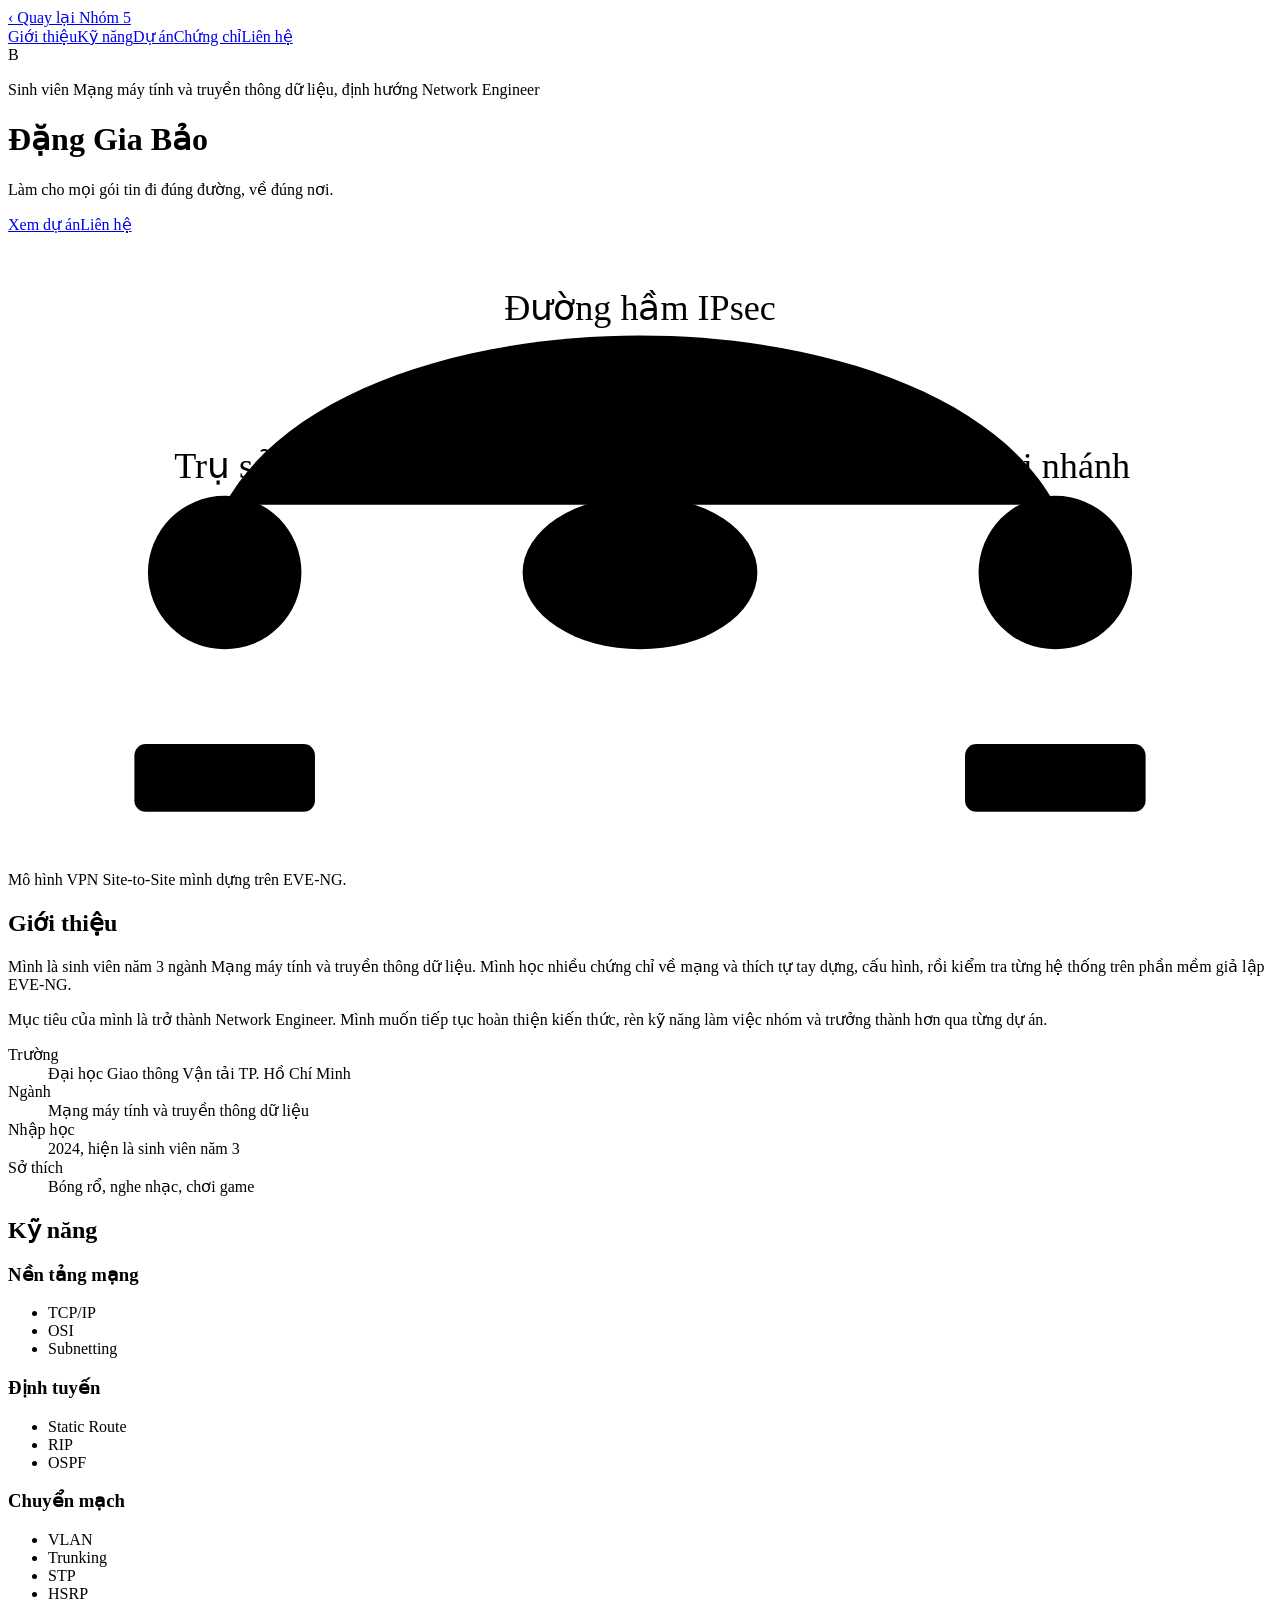
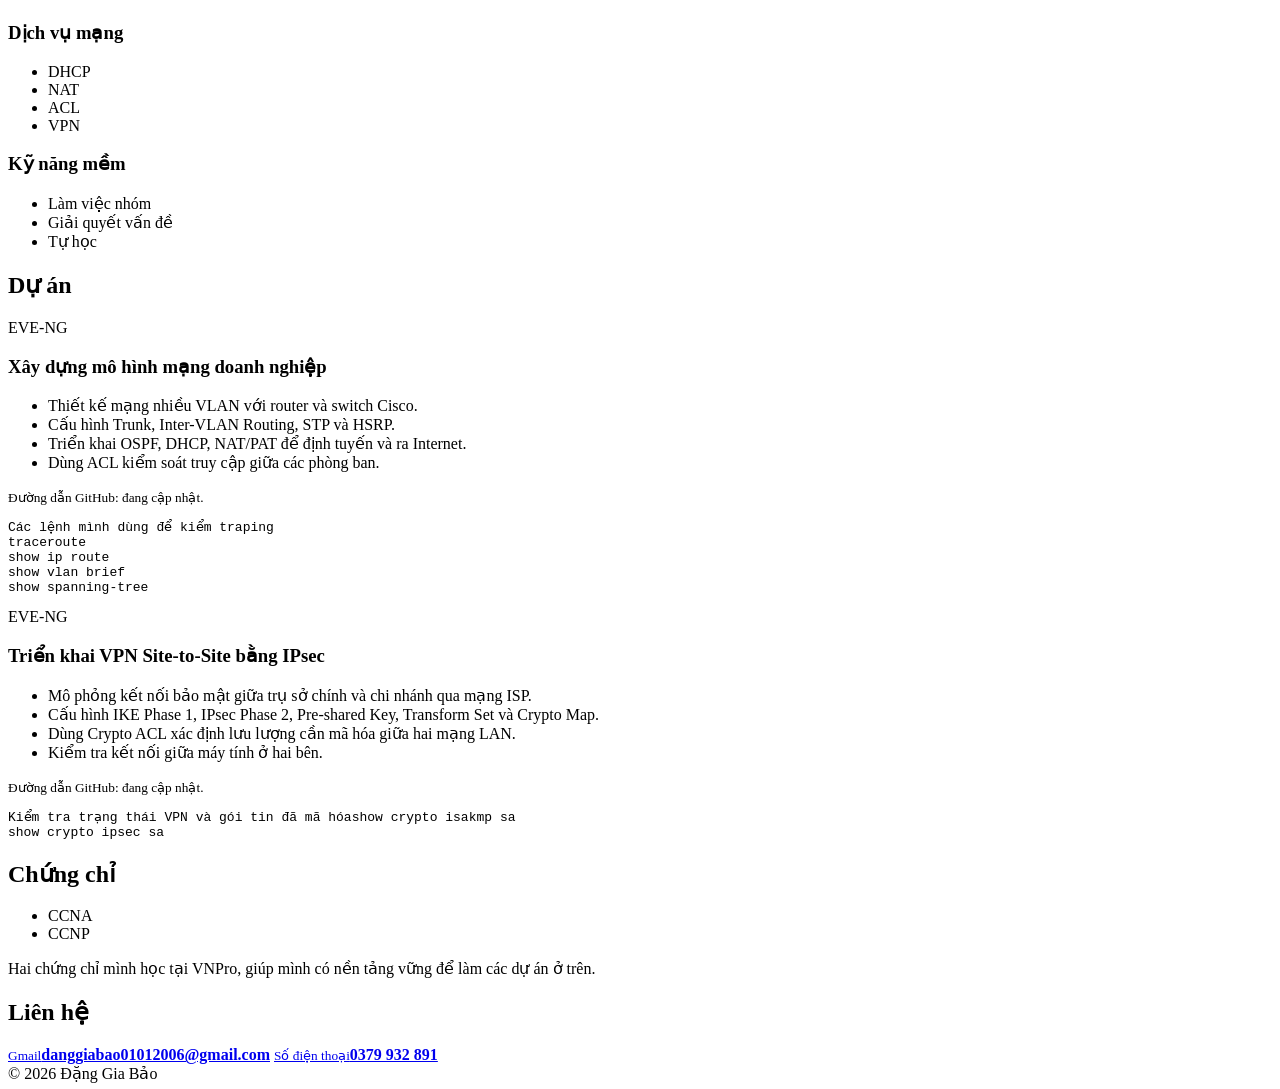
==== members/bao.html @ 74856052 "Add files via upload" ====
<!DOCTYPE html>
<html lang="vi">
<head>
<meta charset="utf-8">
<meta name="viewport" content="width=device-width, initial-scale=1">
<title>Đặng Gia Bảo – Sinh viên Mạng máy tính, định hướng Network Engineer</title>
<meta name="description" content="Portfolio của Đặng Gia Bảo, sinh viên Mạng máy tính và truyền thông dữ liệu, định hướng Network Engineer.">
<link rel="preconnect" href="https://fonts.googleapis.com">
<link rel="preconnect" href="https://fonts.gstatic.com" crossorigin>
<link href="https://fonts.googleapis.com/css2?family=Bricolage+Grotesque:wght@500;700;800&family=IBM+Plex+Mono:wght@400;500&family=IBM+Plex+Sans:wght@400;500;600&display=swap" rel="stylesheet">
<link rel="stylesheet" href="../assets/bao.css">
</head>
<body>
<header class="top">
  <div class="wrap">
    <a class="back" href="../index.html">‹ Quay lại Nhóm 5</a>
    <nav aria-label="Điều hướng chính">
      <a href="#gioi-thieu">Giới thiệu</a><a href="#ky-nang">Kỹ năng</a><a href="#du-an">Dự án</a><a href="#chung-chi">Chứng chỉ</a><a href="#lien-he">Liên hệ</a>
    </nav>
  </div>
</header>

<main>
  <div class="hero">
    <div class="wrap">
      <div>
        <div class="who">
          <!-- Ảnh: bỏ file assets/bao.jpg vào repo. Chưa có ảnh thì hiện chữ B -->
          <span class="avatar" style="position:relative"><span>B</span><img src="../assets/bao.jpg" alt="Ảnh chân dung Đặng Gia Bảo" onerror="this.remove()" style="position:absolute;width:72px;height:72px"></span>
          <p class="role">Sinh viên Mạng máy tính và truyền thông dữ liệu, định hướng Network Engineer</p>
        </div>
        <h1>Đặng Gia Bảo</h1>
        <p class="lead">Làm cho mọi gói tin đi đúng đường, về đúng nơi.</p>
        <div class="btns"><a class="btn main" href="#du-an">Xem dự án</a><a class="btn alt" href="#lien-he">Liên hệ</a></div>
      </div>
      <figure class="topo" style="margin:0">
        <svg viewBox="0 0 560 280" role="img" aria-label="Sơ đồ VPN Site-to-Site: trụ sở và chi nhánh nối với nhau qua mạng ISP bằng đường hầm IPsec">
          <path class="tun" d="M96 120 C 150 20, 410 20, 464 120"/>
          <text class="tl" x="280" y="38" text-anchor="middle">Đường hầm IPsec</text>
          <path class="cable" d="M130 150 H 230 M330 150 H 430"/>
          <circle class="node" cx="96" cy="150" r="34"/><text x="96" y="155" text-anchor="middle">R1</text>
          <ellipse class="node" cx="280" cy="150" rx="52" ry="34"/><text x="280" y="155" text-anchor="middle">ISP</text>
          <circle class="node" cx="464" cy="150" r="34"/><text x="464" y="155" text-anchor="middle">R2</text>
          <path class="cable" d="M96 184 V 226 M464 184 V 226"/>
          <rect class="node" x="56" y="226" width="80" height="30" rx="5"/><text x="96" y="246" text-anchor="middle">LAN HQ</text>
          <rect class="node" x="424" y="226" width="80" height="30" rx="5"/><text x="464" y="246" text-anchor="middle">LAN CN</text>
          <text class="sub" x="96" y="108" text-anchor="middle">Trụ sở</text>
          <text class="sub" x="464" y="108" text-anchor="middle">Chi nhánh</text>
        </svg>
        <figcaption>Mô hình VPN Site-to-Site mình dựng trên EVE-NG.</figcaption>
      </figure>
    </div>
  </div>

  <section id="gioi-thieu">
    <div class="wrap cols">
      <div>
        <h2>Giới thiệu</h2>
        <p>Mình là sinh viên năm 3 ngành Mạng máy tính và truyền thông dữ liệu. Mình học nhiều chứng chỉ về mạng và thích tự tay dựng, cấu hình, rồi kiểm tra từng hệ thống trên phần mềm giả lập EVE-NG.</p>
        <p>Mục tiêu của mình là trở thành Network Engineer. Mình muốn tiếp tục hoàn thiện kiến thức, rèn kỹ năng làm việc nhóm và trưởng thành hơn qua từng dự án.</p>
      </div>
      <dl class="facts">
        <div><dt>Trường</dt><dd>Đại học Giao thông Vận tải TP. Hồ Chí Minh</dd></div>
        <div><dt>Ngành</dt><dd>Mạng máy tính và truyền thông dữ liệu</dd></div>
        <div><dt>Nhập học</dt><dd>2024, hiện là sinh viên năm 3</dd></div>
        <div><dt>Sở thích</dt><dd>Bóng rổ, nghe nhạc, chơi game</dd></div>
      </dl>
    </div>
  </section>

  <section id="ky-nang">
    <div class="wrap">
      <h2>Kỹ năng</h2>
      <div class="stack">
        <div class="layer"><h3>Nền tảng mạng</h3><ul class="chips"><li>TCP/IP</li><li>OSI</li><li>Subnetting</li></ul></div>
        <div class="layer"><h3>Định tuyến</h3><ul class="chips"><li>Static Route</li><li>RIP</li><li>OSPF</li></ul></div>
        <div class="layer"><h3>Chuyển mạch</h3><ul class="chips"><li>VLAN</li><li>Trunking</li><li>STP</li><li>HSRP</li></ul></div>
        <div class="layer"><h3>Dịch vụ mạng</h3><ul class="chips"><li>DHCP</li><li>NAT</li><li>ACL</li><li>VPN</li></ul></div>
        <div class="layer"><h3>Kỹ năng mềm</h3><ul class="chips"><li>Làm việc nhóm</li><li>Giải quyết vấn đề</li><li>Tự học</li></ul></div>
      </div>
    </div>
  </section>

  <section id="du-an">
    <div class="wrap">
      <h2>Dự án</h2>
      <article class="proj">
        <div>
          <span class="tool">EVE-NG</span>
          <h3>Xây dựng mô hình mạng doanh nghiệp</h3>
          <ul>
            <li>Thiết kế mạng nhiều VLAN với router và switch Cisco.</li>
            <li>Cấu hình Trunk, Inter-VLAN Routing, STP và HSRP.</li>
            <li>Triển khai OSPF, DHCP, NAT/PAT để định tuyến và ra Internet.</li>
            <li>Dùng ACL kiểm soát truy cập giữa các phòng ban.</li>
          </ul>
          <small>Đường dẫn GitHub: đang cập nhật.</small>
        </div>
        <pre class="cli" aria-label="Các lệnh kiểm tra"><code><span class="cap">Các lệnh mình dùng để kiểm tra</span>ping
traceroute
show ip route
show vlan brief
show spanning-tree</code></pre>
      </article>
      <article class="proj">
        <div>
          <span class="tool">EVE-NG</span>
          <h3>Triển khai VPN Site-to-Site bằng IPsec</h3>
          <ul>
            <li>Mô phỏng kết nối bảo mật giữa trụ sở chính và chi nhánh qua mạng ISP.</li>
            <li>Cấu hình IKE Phase 1, IPsec Phase 2, Pre-shared Key, Transform Set và Crypto Map.</li>
            <li>Dùng Crypto ACL xác định lưu lượng cần mã hóa giữa hai mạng LAN.</li>
            <li>Kiểm tra kết nối giữa máy tính ở hai bên.</li>
          </ul>
          <small>Đường dẫn GitHub: đang cập nhật.</small>
        </div>
        <pre class="cli" aria-label="Các lệnh kiểm tra"><code><span class="cap">Kiểm tra trạng thái VPN và gói tin đã mã hóa</span>show crypto isakmp sa
show crypto ipsec sa</code></pre>
      </article>
    </div>
  </section>

  <section id="chung-chi">
    <div class="wrap">
      <h2>Chứng chỉ</h2>
      <ul class="certs"><li>CCNA</li><li>CCNP</li></ul>
      <p class="more">Hai chứng chỉ mình học tại VNPro, giúp mình có nền tảng vững để làm các dự án ở trên.</p>
    </div>
  </section>

  <section id="lien-he">
    <div class="wrap">
      <h2>Liên hệ</h2>
      <div class="reach">
        <a class="rc" href="mailto:danggiabao01012006@gmail.com"><small>Gmail</small><b>danggiabao01012006@gmail.com</b></a>
        <a class="rc" href="tel:0379932891"><small>Số điện thoại</small><b>0379 932 891</b></a>
      </div>
    </div>
  </section>
</main>

<footer><div class="wrap">© 2026 Đặng Gia Bảo</div></footer>
</body>
</html>
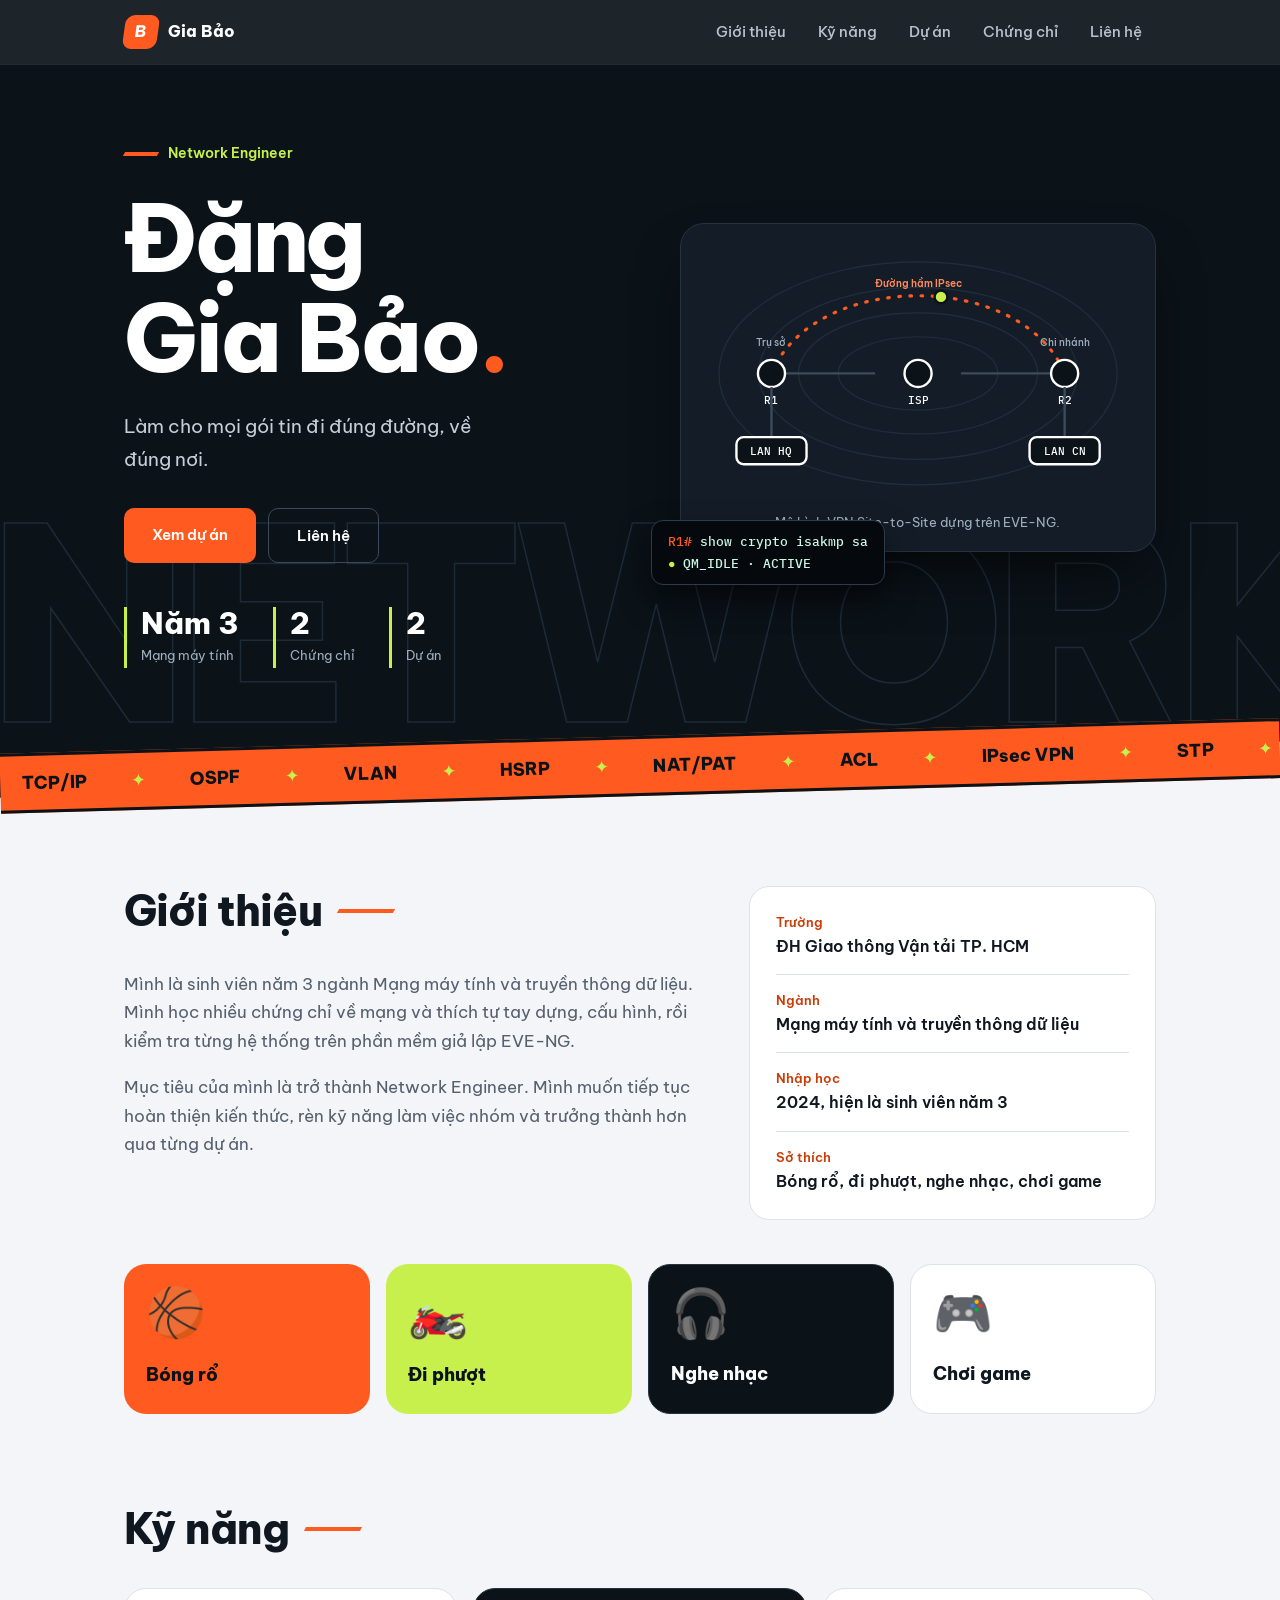
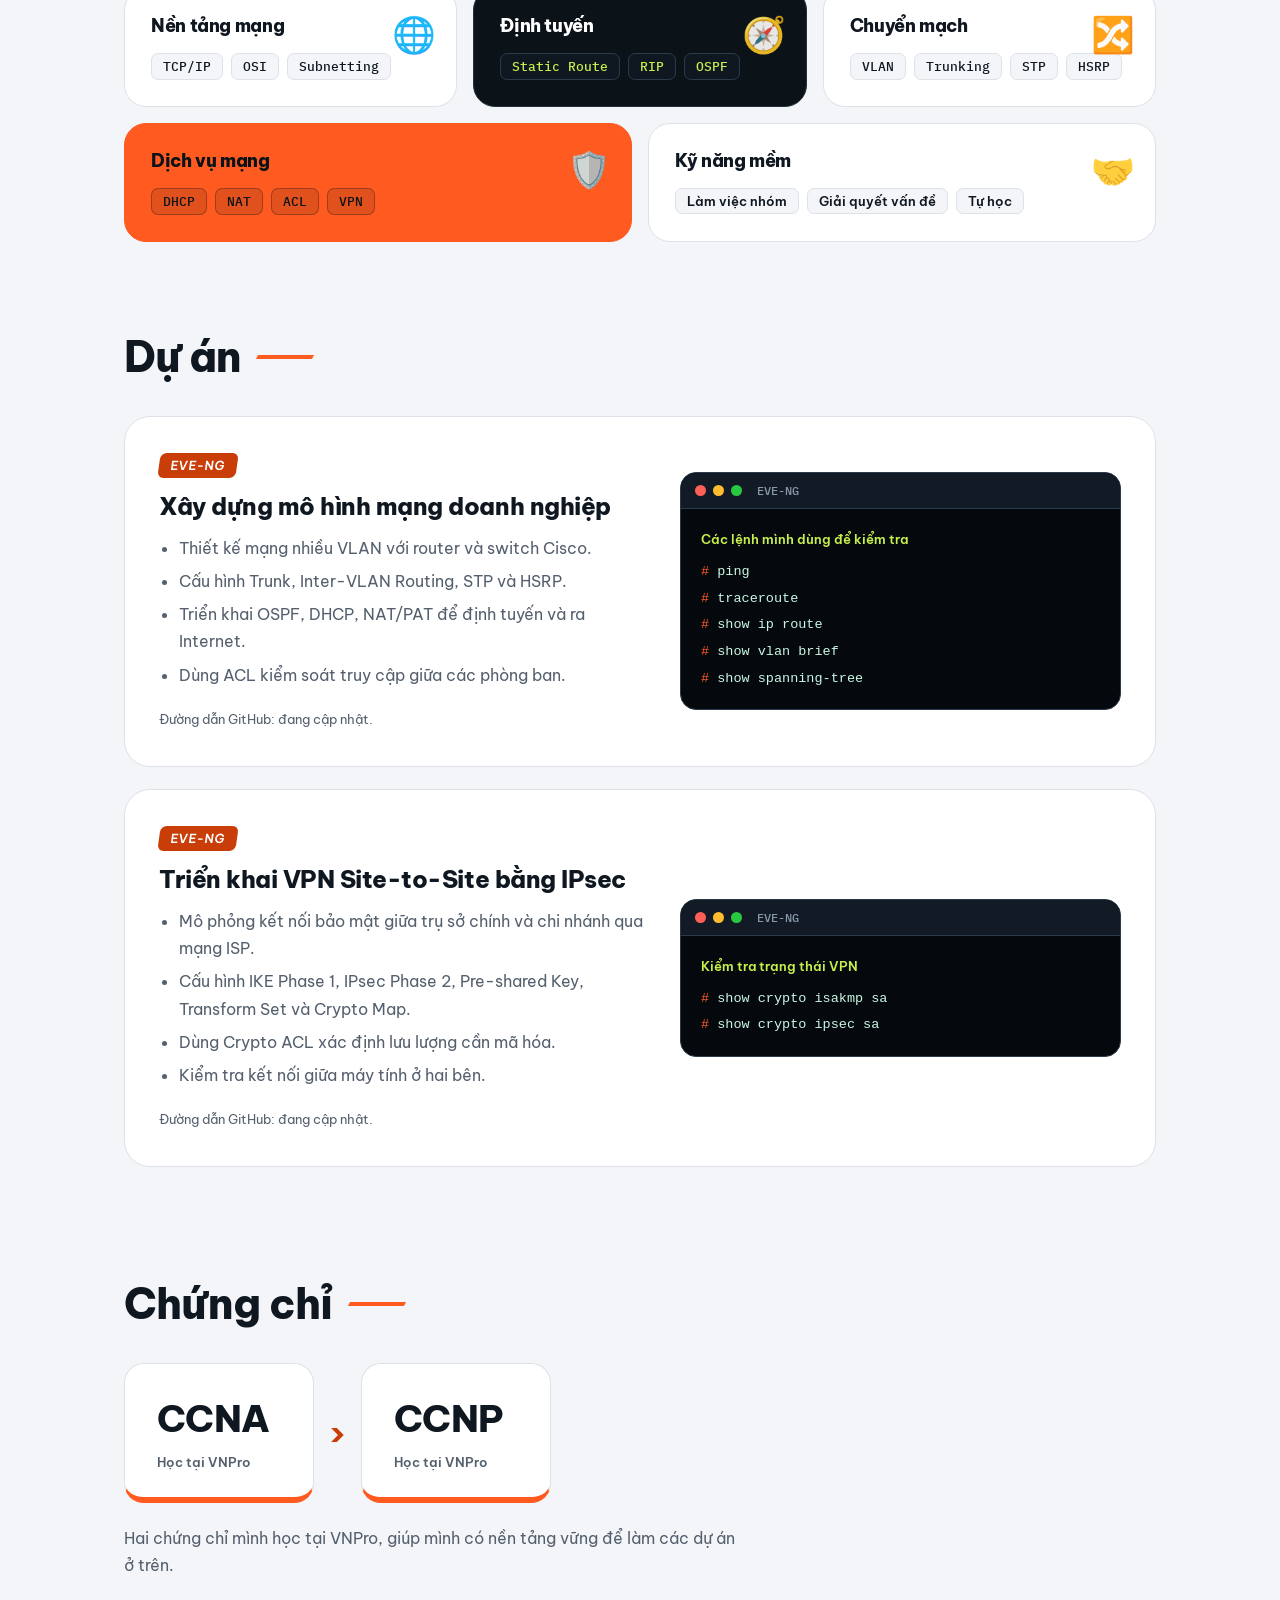
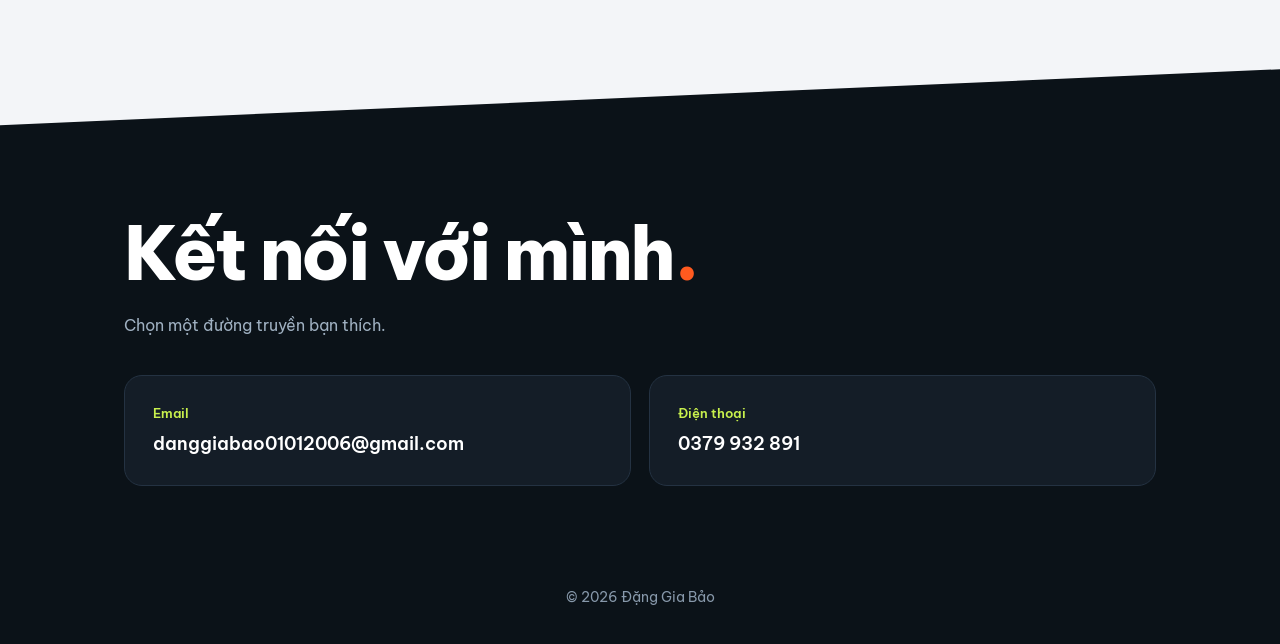
==== commit f086085e: "Add files via upload" ====
--- a/members/bao.html
+++ b/members/bao.html
@@ -2,69 +2,222 @@
 <html lang="vi">
 <head>
 <meta charset="utf-8">
-<meta name="viewport" content="width=device-width, initial-scale=1">
+<meta name="viewport" content="width=device-width, initial-scale=1, viewport-fit=cover">
 <title>Đặng Gia Bảo – Sinh viên Mạng máy tính, định hướng Network Engineer</title>
 <meta name="description" content="Portfolio của Đặng Gia Bảo, sinh viên Mạng máy tính và truyền thông dữ liệu, định hướng Network Engineer.">
 <link rel="preconnect" href="https://fonts.googleapis.com">
 <link rel="preconnect" href="https://fonts.gstatic.com" crossorigin>
-<link href="https://fonts.googleapis.com/css2?family=Bricolage+Grotesque:wght@500;700;800&family=IBM+Plex+Mono:wght@400;500&family=IBM+Plex+Sans:wght@400;500;600&display=swap" rel="stylesheet">
-<link rel="stylesheet" href="../assets/bao.css">
+<link href="https://fonts.googleapis.com/css2?family=Be+Vietnam+Pro:wght@400;500;600;800&family=IBM+Plex+Mono:wght@400;500&display=swap" rel="stylesheet">
+<style>
+:root{
+  --bg:#f3f5f8;--surface:#fff;--ink:#0f1720;--muted:#55606e;--line:#dde2e8;
+  --accent:#ff5a1f;--accent-ink:#c93d08;--lime:#c8f04d;--night:#0b1218;--night2:#141d27;
+  box-sizing:border-box;padding-top:env(safe-area-inset-top,0px);padding-bottom:env(safe-area-inset-bottom,0px)}
+@media (prefers-color-scheme:dark){:root:not([data-theme="light"]){--bg:#0b1016;--surface:#141b23;--ink:#f2f5f8;--muted:#9aa6b4;--line:#243040;--accent-ink:#ff7a45}}
+:root[data-theme="dark"]{--bg:#0b1016;--surface:#141b23;--ink:#f2f5f8;--muted:#9aa6b4;--line:#243040;--accent-ink:#ff7a45}
+*{box-sizing:border-box}
+html{scroll-behavior:smooth;scroll-padding-top:calc(env(safe-area-inset-top,0px) + 84px)}
+body{margin:0;background:var(--bg);color:var(--ink);font-family:'Be Vietnam Pro',system-ui,sans-serif;font-size:16px;line-height:1.7;-webkit-font-smoothing:antialiased;overflow-x:hidden}
+body::before{content:"";position:fixed;inset:0 0 auto;height:env(safe-area-inset-top,0px);background:var(--night);z-index:90}
+h1,h2,h3{font-weight:800;letter-spacing:-.02em;line-height:1.2;margin:0}
+a{color:inherit}
+.wrap{max-width:1080px;margin:0 auto;padding:0 24px;position:relative}
+:focus-visible{outline:3px solid var(--accent);outline-offset:3px;border-radius:6px}
+
+.top{position:sticky;top:env(safe-area-inset-top,0px);z-index:80;background:rgba(11,18,24,.92);backdrop-filter:blur(10px);-webkit-backdrop-filter:blur(10px);border-bottom:1px solid #1e2a36}
+.top .wrap{display:flex;justify-content:space-between;align-items:center;height:64px;gap:16px}
+#pg{position:absolute;left:0;right:0;bottom:-1px;height:3px;background:linear-gradient(90deg,var(--accent),var(--lime));transform:scaleX(0);transform-origin:0 50%}
+.logo{display:flex;align-items:center;gap:10px;color:#fff;font-weight:800;text-decoration:none}
+.logo i{display:grid;place-items:center;width:34px;height:34px;background:var(--accent);font-style:normal;border-radius:9px;transform:skewX(-8deg)}
+.top nav{display:flex;gap:4px}
+.top nav a{color:#b8c3cf;text-decoration:none;font-weight:500;font-size:14.5px;padding:8px 14px;border-radius:8px}
+.top nav a:hover{color:#fff;background:#1a2530}
+
+/* hero */
+.hero{position:relative;background:var(--night);color:#fff;padding:72px 0 130px;clip-path:polygon(0 0,100% 0,100% calc(100% - 56px),0 100%)}
+.wm{position:absolute;left:-1vw;bottom:40px;font-weight:800;font-size:clamp(6rem,21vw,17rem);line-height:1;letter-spacing:-.05em;color:transparent;-webkit-text-stroke:1.5px #1d2b39;white-space:nowrap;pointer-events:none;user-select:none}
+.hero .wrap{display:grid;grid-template-columns:1.05fr 1fr;gap:56px;align-items:center}
+.role{display:inline-flex;align-items:center;gap:10px;font-weight:600;font-size:14px;color:var(--lime);margin:0 0 22px}
+.role::before{content:"";width:34px;height:4px;background:var(--accent);transform:skewX(-30deg)}
+.hero h1{font-size:clamp(3.2rem,8.5vw,5.8rem);line-height:1.08;letter-spacing:-.035em;margin-bottom:22px}
+.hero h1 span{color:var(--accent)}
+.lead{font-size:1.2rem;color:#c5cfda;max-width:30ch;margin:0 0 32px}
+.btns{display:flex;gap:12px;flex-wrap:wrap}
+.btn{font-weight:600;font-size:15px;text-decoration:none;padding:14px 28px;border-radius:10px;transition:transform .15s,background .15s}
+.btn.main{background:var(--accent);color:#fff}.btn.main:hover{background:#ff7340;transform:translateY(-2px)}
+.btn.alt{border:1.5px solid #3a4a5b;color:#fff}.btn.alt:hover{border-color:#fff}
+.stats{display:flex;gap:34px;margin-top:44px;flex-wrap:wrap}
+.stats div{border-left:3px solid var(--lime);padding-left:14px}
+.stats b{display:block;font-size:1.9rem;font-weight:800;line-height:1.1}
+.stats small{color:#9fb0c1;font-size:13px}
+
+.map{position:relative;margin:0 0 30px;background:var(--night2);border:1px solid #243242;border-radius:24px;padding:14px;box-shadow:0 30px 60px -20px rgba(0,0,0,.7)}
+.map svg{display:block;width:100%;height:auto}
+.map figcaption{padding:10px 8px 4px;font-size:13px;color:#9fb0c1;text-align:center}
+.term{position:absolute;left:-30px;bottom:-34px;background:#05090d;border:1px solid #2b3b4b;border-radius:12px;padding:10px 16px;font:500 12.5px/1.7 'IBM Plex Mono',monospace;color:#c9f7e4;box-shadow:0 14px 30px rgba(0,0,0,.5)}
+.term b{color:var(--accent);font-weight:500}.term u{text-decoration:none;color:var(--lime)}
+.ct{fill:none;stroke:#1f2e3d;stroke-width:1.5}
+.cab{fill:none;stroke:#3a4c5e;stroke-width:3}
+.tun{fill:none;stroke:#ff5a1f;stroke-width:4;stroke-linecap:round;stroke-dasharray:2 12;animation:flow 1s linear infinite}
+@keyframes flow{to{stroke-dashoffset:-14}}
+.pin{fill:#0b1218;stroke:#fff;stroke-width:3}
+.map text{fill:#fff;font-family:'IBM Plex Mono',monospace;font-size:14px;font-weight:500}
+.map text.s{fill:#9fb0c1;font-family:'Be Vietnam Pro',sans-serif;font-size:12.5px}
+.map text.o{fill:#ff8a5c;font-family:'Be Vietnam Pro',sans-serif;font-weight:600;font-size:13px}
+
+/* ticker */
+.tick{position:relative;z-index:2;margin-top:-62px;background:var(--accent);color:var(--night);transform:rotate(-1.6deg);overflow:hidden;border-block:3px solid var(--night);white-space:nowrap}
+.tick div{display:inline-block;padding:12px 0;font-weight:800;font-size:1.1rem;animation:slide 28s linear infinite}
+.tick span{margin:0 22px}.tick span::after{content:"✦";margin-left:44px;color:var(--lime)}
+@keyframes slide{to{transform:translateX(-50%)}}
+@media (prefers-reduced-motion:reduce){.tun,.tick div{animation:none}.pk{display:none}}
+
+/* sections */
+section{padding:90px 0 0}
+h2{font-size:clamp(1.9rem,4vw,2.6rem);margin-bottom:34px;display:flex;align-items:center;gap:16px}
+h2::after{content:"";height:4px;width:56px;background:var(--accent);transform:skewX(-30deg)}
+.cols{display:grid;grid-template-columns:1.4fr 1fr;gap:56px;align-items:start}
+.cols p{margin:0 0 18px;font-size:1.05rem;color:var(--muted)}
+.facts{margin:0;background:var(--surface);border:1px solid var(--line);border-radius:20px;padding:10px 26px}
+.facts div{padding:14px 0;border-bottom:1px solid var(--line)}.facts div:last-child{border:0}
+.facts dt{font-size:13px;font-weight:600;color:var(--accent-ink)}
+.facts dd{margin:0;font-weight:600}
+
+.fun{display:grid;grid-template-columns:repeat(4,1fr);gap:16px;margin-top:44px}
+.tile{border-radius:22px;padding:24px 22px;min-height:150px;display:flex;flex-direction:column;justify-content:space-between;font-weight:800;font-size:1.15rem;color:var(--night);transition:transform .25s}
+.tile em{font-style:normal;font-size:3rem;line-height:1;display:block;transition:transform .25s}
+.tile:hover{transform:translateY(-6px) rotate(-2deg)}.tile:hover em{transform:scale(1.2) rotate(10deg)}
+.tile:nth-child(1){background:var(--accent)}.tile:nth-child(2){background:var(--lime)}
+.tile:nth-child(3){background:var(--night);color:#fff;border:1px solid #243242}.tile:nth-child(4){background:var(--surface);color:var(--ink);border:1px solid var(--line)}
+
+.stack{display:grid;grid-template-columns:repeat(6,1fr);gap:16px}
+.layer{grid-column:span 2;background:var(--surface);border:1px solid var(--line);border-radius:22px;padding:26px;position:relative;overflow:hidden}
+.layer.w{grid-column:span 3}
+.layer em{position:absolute;right:20px;top:16px;font-style:normal;font-size:2.2rem;opacity:.9}
+.layer h3{font-size:1.15rem;margin-bottom:16px;max-width:80%}
+.chips{list-style:none;margin:0;padding:0;display:flex;flex-wrap:wrap;gap:8px}
+.chips li{font:500 13px 'IBM Plex Mono',monospace;padding:4px 11px;border-radius:7px;background:var(--bg);border:1px solid var(--line)}
+.layer.dk{background:var(--night);color:#fff;border-color:#243242}.dk .chips li{background:#0f1820;border-color:#2b3b4b;color:var(--lime)}
+.layer.or{background:var(--accent);color:var(--night);border-color:var(--accent)}.or .chips li{background:rgba(11,18,24,.12);border-color:rgba(11,18,24,.3);color:var(--night)}
+.soft .chips li{font-family:'Be Vietnam Pro',sans-serif;font-weight:600}
+
+.proj{display:grid;grid-template-columns:1.1fr 1fr;gap:36px;align-items:center;background:var(--surface);border:1px solid var(--line);border-radius:26px;padding:34px;margin-bottom:22px;transition:transform .2s,border-color .2s}
+.proj:hover{transform:translateY(-4px);border-color:var(--accent)}
+.tag{display:inline-block;font-weight:600;font-size:12.5px;color:#fff;background:var(--accent-ink);border-radius:6px;padding:2px 12px;margin-bottom:14px;transform:skewX(-8deg)}
+.proj h3{font-size:1.5rem;margin-bottom:14px}
+.proj ul{margin:0 0 16px;padding-left:20px;color:var(--muted)}.proj li{margin-bottom:6px}
+.proj small{color:var(--muted)}
+.win{background:#05090d;border:1px solid #2b3b4b;border-radius:16px;overflow:hidden}
+.bar{display:flex;align-items:center;gap:7px;padding:10px 14px;background:#121b25;border-bottom:1px solid #2b3b4b}
+.bar i{width:11px;height:11px;border-radius:50%;background:#ff5f57}.bar i:nth-child(2){background:#febc2e}.bar i:nth-child(3){background:#28c840}
+.bar em{margin-left:8px;font:500 12px 'IBM Plex Mono',monospace;color:#8798aa;font-style:normal}
+.cli{margin:0;padding:18px 20px;color:#c9f7e4;font:400 13.5px/1.9 'IBM Plex Mono',monospace;overflow-x:auto}
+.cli b{color:var(--accent);font-weight:500}
+.cap{display:block;color:var(--lime);font-family:'Be Vietnam Pro',sans-serif;font-size:13px;font-weight:600;margin-bottom:6px}
+
+.path{display:flex;align-items:stretch;gap:0;flex-wrap:wrap;margin-bottom:22px}
+.path b{display:flex;flex-direction:column;justify-content:center;min-width:190px;padding:24px 32px;background:var(--surface);border:1px solid var(--line);border-radius:20px;font-size:2.3rem;font-weight:800;letter-spacing:-.02em;border-bottom:6px solid var(--accent)}
+.path b small{font-size:13px;font-weight:600;color:var(--muted);letter-spacing:0}
+.path b+b{background:var(--night);color:#fff;border-color:#243242;border-bottom-color:var(--lime)}.path b+b small{color:#9fb0c1}
+.path span{align-self:center;padding:0 16px;font-size:2rem;color:var(--accent-ink);font-weight:800}
+.more{color:var(--muted);max-width:56ch;margin:0}
+
+.contact{margin-top:90px;background:var(--night);color:#fff;clip-path:polygon(0 56px,100% 0,100% 100%,0 100%);padding:140px 0 100px}
+.contact h2{font-size:clamp(2.6rem,7vw,4.6rem);letter-spacing:-.035em;margin-bottom:14px;display:block}
+.contact h2::after{display:none}.contact h2 span{color:var(--accent)}
+.contact p{color:#9fb0c1;margin:0 0 36px}
+.reach{display:grid;grid-template-columns:1fr 1fr;gap:18px}
+.rc{display:flex;flex-direction:column;gap:4px;text-decoration:none;background:var(--night2);border:1px solid #243242;border-radius:18px;padding:26px 28px;transition:all .15s;overflow-wrap:anywhere}
+.rc:hover{border-color:var(--accent);transform:translateY(-3px);background:#1a2531}
+.rc small{color:var(--lime);font-weight:600;font-size:13px}.rc b{font-size:1.15rem;font-weight:600}
+footer{background:var(--night);color:#8798aa;text-align:center;font-size:14px;padding:0 0 calc(34px + env(safe-area-inset-bottom,0px))}
+
+@media (max-width:900px){
+  .hero .wrap,.cols,.proj,.reach{grid-template-columns:1fr}
+  .hero{padding:44px 0 110px}.hero .wrap{gap:40px}
+  .term{position:static;margin-top:14px}
+  .map{margin-bottom:0}
+  .fun{grid-template-columns:1fr 1fr}
+  .layer,.layer.w{grid-column:span 6}
+  section{padding-top:64px}.proj{padding:24px}
+  .top nav a:not(:last-child){display:none}
+}
+</style>
 </head>
 <body>
 <header class="top">
   <div class="wrap">
-    <a class="back" href="../index.html">‹ Quay lại Nhóm 5</a>
+    <a class="logo" href="#top"><i>B</i>Gia Bảo</a>
     <nav aria-label="Điều hướng chính">
       <a href="#gioi-thieu">Giới thiệu</a><a href="#ky-nang">Kỹ năng</a><a href="#du-an">Dự án</a><a href="#chung-chi">Chứng chỉ</a><a href="#lien-he">Liên hệ</a>
     </nav>
   </div>
+  <div id="pg"></div>
 </header>
 
-<main>
+<main id="top">
   <div class="hero">
+    <div class="wm" aria-hidden="true">NETWORK</div>
     <div class="wrap">
       <div>
-        <div class="who">
-          <!-- Ảnh: bỏ file assets/bao.jpg vào repo. Chưa có ảnh thì hiện chữ B -->
-          <span class="avatar" style="position:relative"><span>B</span><img src="../assets/bao.jpg" alt="Ảnh chân dung Đặng Gia Bảo" onerror="this.remove()" style="position:absolute;width:72px;height:72px"></span>
-          <p class="role">Sinh viên Mạng máy tính và truyền thông dữ liệu, định hướng Network Engineer</p>
-        </div>
-        <h1>Đặng Gia Bảo</h1>
+        <p class="role">Network Engineer</p>
+        <h1>Đặng<br>Gia Bảo<span>.</span></h1>
         <p class="lead">Làm cho mọi gói tin đi đúng đường, về đúng nơi.</p>
         <div class="btns"><a class="btn main" href="#du-an">Xem dự án</a><a class="btn alt" href="#lien-he">Liên hệ</a></div>
-      </div>
-      <figure class="topo" style="margin:0">
-        <svg viewBox="0 0 560 280" role="img" aria-label="Sơ đồ VPN Site-to-Site: trụ sở và chi nhánh nối với nhau qua mạng ISP bằng đường hầm IPsec">
-          <path class="tun" d="M96 120 C 150 20, 410 20, 464 120"/>
-          <text class="tl" x="280" y="38" text-anchor="middle">Đường hầm IPsec</text>
-          <path class="cable" d="M130 150 H 230 M330 150 H 430"/>
-          <circle class="node" cx="96" cy="150" r="34"/><text x="96" y="155" text-anchor="middle">R1</text>
-          <ellipse class="node" cx="280" cy="150" rx="52" ry="34"/><text x="280" y="155" text-anchor="middle">ISP</text>
-          <circle class="node" cx="464" cy="150" r="34"/><text x="464" y="155" text-anchor="middle">R2</text>
-          <path class="cable" d="M96 184 V 226 M464 184 V 226"/>
-          <rect class="node" x="56" y="226" width="80" height="30" rx="5"/><text x="96" y="246" text-anchor="middle">LAN HQ</text>
-          <rect class="node" x="424" y="226" width="80" height="30" rx="5"/><text x="464" y="246" text-anchor="middle">LAN CN</text>
-          <text class="sub" x="96" y="108" text-anchor="middle">Trụ sở</text>
-          <text class="sub" x="464" y="108" text-anchor="middle">Chi nhánh</text>
+        <div class="stats">
+          <div><b>Năm 3</b><small>Mạng máy tính</small></div>
+          <div><b>2</b><small>Chứng chỉ</small></div>
+          <div><b>2</b><small>Dự án</small></div>
+        </div>
+      </div>
+      <figure class="map">
+        <svg viewBox="0 0 560 330" role="img" aria-label="Sơ đồ VPN Site-to-Site: trụ sở và chi nhánh nối với nhau qua mạng ISP bằng đường hầm IPsec">
+          <ellipse class="ct" cx="280" cy="170" rx="250" ry="140"/><ellipse class="ct" cx="280" cy="170" rx="200" ry="108"/>
+          <ellipse class="ct" cx="280" cy="170" rx="150" ry="76"/><ellipse class="ct" cx="280" cy="170" rx="100" ry="46"/>
+          <path id="tp" class="tun" d="M96 170 C 150 40, 410 40, 464 170"/>
+          <circle class="pk" r="8" fill="#c8f04d" stroke="#0b1218" stroke-width="3"><animateMotion dur="2.8s" repeatCount="indefinite"><mpath href="#tp"/></animateMotion></circle>
+          <text class="o" x="280" y="62" text-anchor="middle">Đường hầm IPsec</text>
+          <path class="cab" d="M96 170 H 226 M334 170 H 464"/>
+          <circle class="pin" cx="96" cy="170" r="17"/><text x="96" y="208" text-anchor="middle">R1</text>
+          <circle class="pin" cx="280" cy="170" r="17"/><text x="280" y="208" text-anchor="middle">ISP</text>
+          <circle class="pin" cx="464" cy="170" r="17"/><text x="464" y="208" text-anchor="middle">R2</text>
+          <text class="s" x="96" y="136" text-anchor="middle">Trụ sở</text><text class="s" x="464" y="136" text-anchor="middle">Chi nhánh</text>
+          <path class="cab" d="M96 187 V 250 M464 187 V 250"/>
+          <rect class="pin" x="52" y="250" width="88" height="34" rx="9"/><text x="96" y="272" text-anchor="middle">LAN HQ</text>
+          <rect class="pin" x="420" y="250" width="88" height="34" rx="9"/><text x="464" y="272" text-anchor="middle">LAN CN</text>
         </svg>
-        <figcaption>Mô hình VPN Site-to-Site mình dựng trên EVE-NG.</figcaption>
+        <figcaption>Mô hình VPN Site-to-Site dựng trên EVE-NG.</figcaption>
+        <div class="term" aria-hidden="true"><b>R1#</b> show crypto isakmp sa<br><u>●</u> QM_IDLE · ACTIVE</div>
       </figure>
     </div>
   </div>
 
+  <div class="tick" aria-hidden="true"><div>
+    <span>TCP/IP</span><span>OSPF</span><span>VLAN</span><span>HSRP</span><span>NAT/PAT</span><span>ACL</span><span>IPsec VPN</span><span>STP</span><span>DHCP</span><span>EVE-NG</span>
+    <span>TCP/IP</span><span>OSPF</span><span>VLAN</span><span>HSRP</span><span>NAT/PAT</span><span>ACL</span><span>IPsec VPN</span><span>STP</span><span>DHCP</span><span>EVE-NG</span>
+  </div></div>
+
   <section id="gioi-thieu">
-    <div class="wrap cols">
-      <div>
-        <h2>Giới thiệu</h2>
-        <p>Mình là sinh viên năm 3 ngành Mạng máy tính và truyền thông dữ liệu. Mình học nhiều chứng chỉ về mạng và thích tự tay dựng, cấu hình, rồi kiểm tra từng hệ thống trên phần mềm giả lập EVE-NG.</p>
-        <p>Mục tiêu của mình là trở thành Network Engineer. Mình muốn tiếp tục hoàn thiện kiến thức, rèn kỹ năng làm việc nhóm và trưởng thành hơn qua từng dự án.</p>
-      </div>
-      <dl class="facts">
-        <div><dt>Trường</dt><dd>Đại học Giao thông Vận tải TP. Hồ Chí Minh</dd></div>
-        <div><dt>Ngành</dt><dd>Mạng máy tính và truyền thông dữ liệu</dd></div>
-        <div><dt>Nhập học</dt><dd>2024, hiện là sinh viên năm 3</dd></div>
-        <div><dt>Sở thích</dt><dd>Bóng rổ, nghe nhạc, chơi game</dd></div>
-      </dl>
+    <div class="wrap">
+      <div class="cols">
+        <div>
+          <h2>Giới thiệu</h2>
+          <p>Mình là sinh viên năm 3 ngành Mạng máy tính và truyền thông dữ liệu. Mình học nhiều chứng chỉ về mạng và thích tự tay dựng, cấu hình, rồi kiểm tra từng hệ thống trên phần mềm giả lập EVE-NG.</p>
+          <p>Mục tiêu của mình là trở thành Network Engineer. Mình muốn tiếp tục hoàn thiện kiến thức, rèn kỹ năng làm việc nhóm và trưởng thành hơn qua từng dự án.</p>
+        </div>
+        <dl class="facts">
+          <div><dt>Trường</dt><dd>ĐH Giao thông Vận tải TP. HCM</dd></div>
+          <div><dt>Ngành</dt><dd>Mạng máy tính và truyền thông dữ liệu</dd></div>
+          <div><dt>Nhập học</dt><dd>2024, hiện là sinh viên năm 3</dd></div>
+          <div><dt>Sở thích</dt><dd>Bóng rổ, đi phượt, nghe nhạc, chơi game</dd></div>
+        </dl>
+      </div>
+      <div class="fun">
+        <div class="tile"><em>🏀</em>Bóng rổ</div>
+        <div class="tile"><em>🏍️</em>Đi phượt</div>
+        <div class="tile"><em>🎧</em>Nghe nhạc</div>
+        <div class="tile"><em>🎮</em>Chơi game</div>
+      </div>
     </div>
   </section>
 
@@ -72,11 +225,11 @@
     <div class="wrap">
       <h2>Kỹ năng</h2>
       <div class="stack">
-        <div class="layer"><h3>Nền tảng mạng</h3><ul class="chips"><li>TCP/IP</li><li>OSI</li><li>Subnetting</li></ul></div>
-        <div class="layer"><h3>Định tuyến</h3><ul class="chips"><li>Static Route</li><li>RIP</li><li>OSPF</li></ul></div>
-        <div class="layer"><h3>Chuyển mạch</h3><ul class="chips"><li>VLAN</li><li>Trunking</li><li>STP</li><li>HSRP</li></ul></div>
-        <div class="layer"><h3>Dịch vụ mạng</h3><ul class="chips"><li>DHCP</li><li>NAT</li><li>ACL</li><li>VPN</li></ul></div>
-        <div class="layer"><h3>Kỹ năng mềm</h3><ul class="chips"><li>Làm việc nhóm</li><li>Giải quyết vấn đề</li><li>Tự học</li></ul></div>
+        <div class="layer"><em>🌐</em><h3>Nền tảng mạng</h3><ul class="chips"><li>TCP/IP</li><li>OSI</li><li>Subnetting</li></ul></div>
+        <div class="layer dk"><em>🧭</em><h3>Định tuyến</h3><ul class="chips"><li>Static Route</li><li>RIP</li><li>OSPF</li></ul></div>
+        <div class="layer"><em>🔀</em><h3>Chuyển mạch</h3><ul class="chips"><li>VLAN</li><li>Trunking</li><li>STP</li><li>HSRP</li></ul></div>
+        <div class="layer w or"><em>🛡️</em><h3>Dịch vụ mạng</h3><ul class="chips"><li>DHCP</li><li>NAT</li><li>ACL</li><li>VPN</li></ul></div>
+        <div class="layer w soft"><em>🤝</em><h3>Kỹ năng mềm</h3><ul class="chips"><li>Làm việc nhóm</li><li>Giải quyết vấn đề</li><li>Tự học</li></ul></div>
       </div>
     </div>
   </section>
@@ -86,7 +239,7 @@
       <h2>Dự án</h2>
       <article class="proj">
         <div>
-          <span class="tool">EVE-NG</span>
+          <span class="tag">EVE-NG</span>
           <h3>Xây dựng mô hình mạng doanh nghiệp</h3>
           <ul>
             <li>Thiết kế mạng nhiều VLAN với router và switch Cisco.</li>
@@ -96,26 +249,28 @@
           </ul>
           <small>Đường dẫn GitHub: đang cập nhật.</small>
         </div>
-        <pre class="cli" aria-label="Các lệnh kiểm tra"><code><span class="cap">Các lệnh mình dùng để kiểm tra</span>ping
-traceroute
-show ip route
-show vlan brief
-show spanning-tree</code></pre>
+        <div class="win"><div class="bar"><i></i><i></i><i></i><em>EVE-NG</em></div>
+        <pre class="cli" aria-label="Các lệnh kiểm tra"><code><span class="cap">Các lệnh mình dùng để kiểm tra</span><b>#</b> ping
+<b>#</b> traceroute
+<b>#</b> show ip route
+<b>#</b> show vlan brief
+<b>#</b> show spanning-tree</code></pre></div>
       </article>
       <article class="proj">
         <div>
-          <span class="tool">EVE-NG</span>
+          <span class="tag">EVE-NG</span>
           <h3>Triển khai VPN Site-to-Site bằng IPsec</h3>
           <ul>
             <li>Mô phỏng kết nối bảo mật giữa trụ sở chính và chi nhánh qua mạng ISP.</li>
             <li>Cấu hình IKE Phase 1, IPsec Phase 2, Pre-shared Key, Transform Set và Crypto Map.</li>
-            <li>Dùng Crypto ACL xác định lưu lượng cần mã hóa giữa hai mạng LAN.</li>
+            <li>Dùng Crypto ACL xác định lưu lượng cần mã hóa.</li>
             <li>Kiểm tra kết nối giữa máy tính ở hai bên.</li>
           </ul>
           <small>Đường dẫn GitHub: đang cập nhật.</small>
         </div>
-        <pre class="cli" aria-label="Các lệnh kiểm tra"><code><span class="cap">Kiểm tra trạng thái VPN và gói tin đã mã hóa</span>show crypto isakmp sa
-show crypto ipsec sa</code></pre>
+        <div class="win"><div class="bar"><i></i><i></i><i></i><em>EVE-NG</em></div>
+        <pre class="cli" aria-label="Các lệnh kiểm tra"><code><span class="cap">Kiểm tra trạng thái VPN</span><b>#</b> show crypto isakmp sa
+<b>#</b> show crypto ipsec sa</code></pre></div>
       </article>
     </div>
   </section>
@@ -123,22 +278,25 @@
   <section id="chung-chi">
     <div class="wrap">
       <h2>Chứng chỉ</h2>
-      <ul class="certs"><li>CCNA</li><li>CCNP</li></ul>
+      <div class="path"><b>CCNA<small>Học tại VNPro</small></b><span aria-hidden="true">›</span><b>CCNP<small>Học tại VNPro</small></b></div>
       <p class="more">Hai chứng chỉ mình học tại VNPro, giúp mình có nền tảng vững để làm các dự án ở trên.</p>
     </div>
   </section>
 
-  <section id="lien-he">
-    <div class="wrap">
-      <h2>Liên hệ</h2>
+  <section id="lien-he" class="contact">
+    <div class="wrap">
+      <h2>Kết nối với mình<span>.</span></h2>
+      <p>Chọn một đường truyền bạn thích.</p>
       <div class="reach">
-        <a class="rc" href="mailto:danggiabao01012006@gmail.com"><small>Gmail</small><b>danggiabao01012006@gmail.com</b></a>
-        <a class="rc" href="tel:0379932891"><small>Số điện thoại</small><b>0379 932 891</b></a>
+        <a class="rc" href="mailto:danggiabao01012006@gmail.com"><small>Email</small><b>danggiabao01012006@gmail.com</b></a>
+        <a class="rc" href="tel:0379932891"><small>Điện thoại</small><b>0379 932 891</b></a>
       </div>
     </div>
   </section>
 </main>
-
 <footer><div class="wrap">© 2026 Đặng Gia Bảo</div></footer>
+<script>
+(function(){var pg=document.getElementById('pg');function u(){var h=document.documentElement,m=h.scrollHeight-h.clientHeight;pg.style.transform='scaleX('+(m>0?h.scrollTop/m:0)+')'}addEventListener('scroll',u,{passive:true});u()})();
+</script>
 </body>
 </html>
